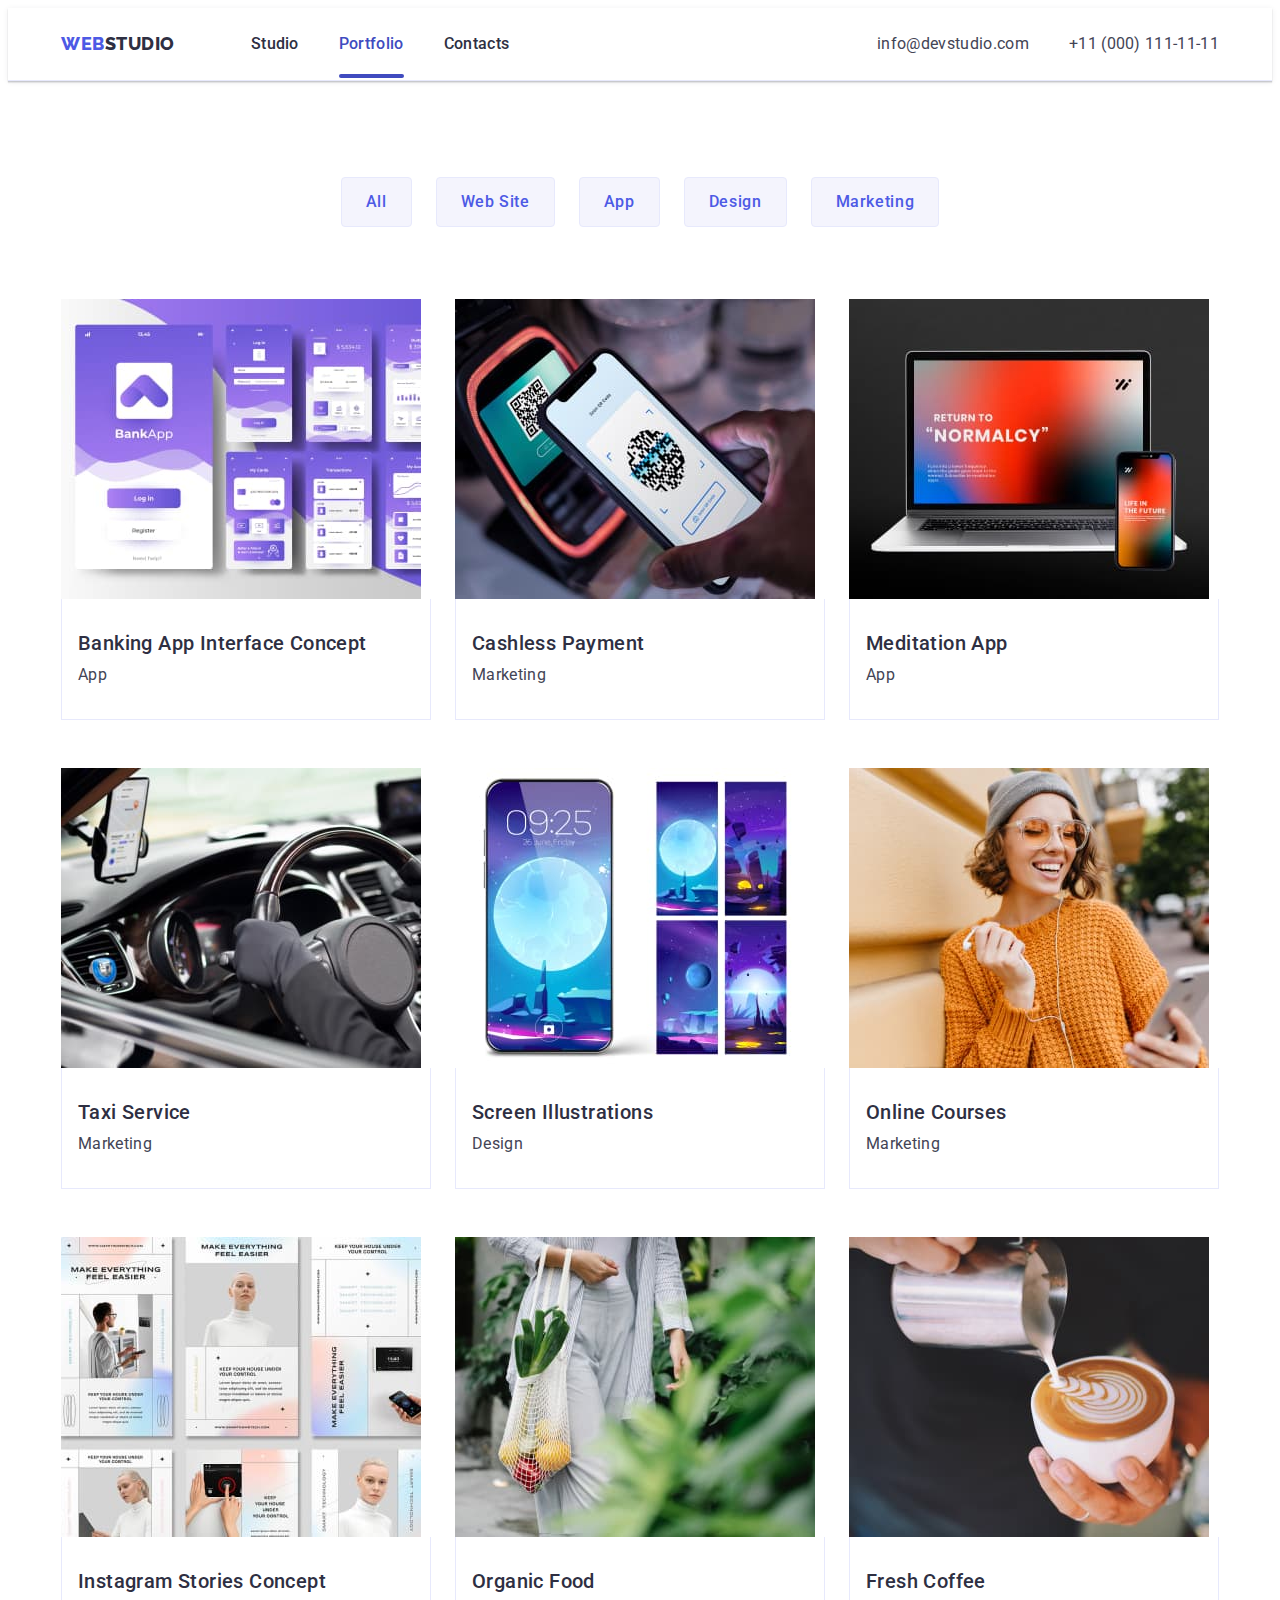
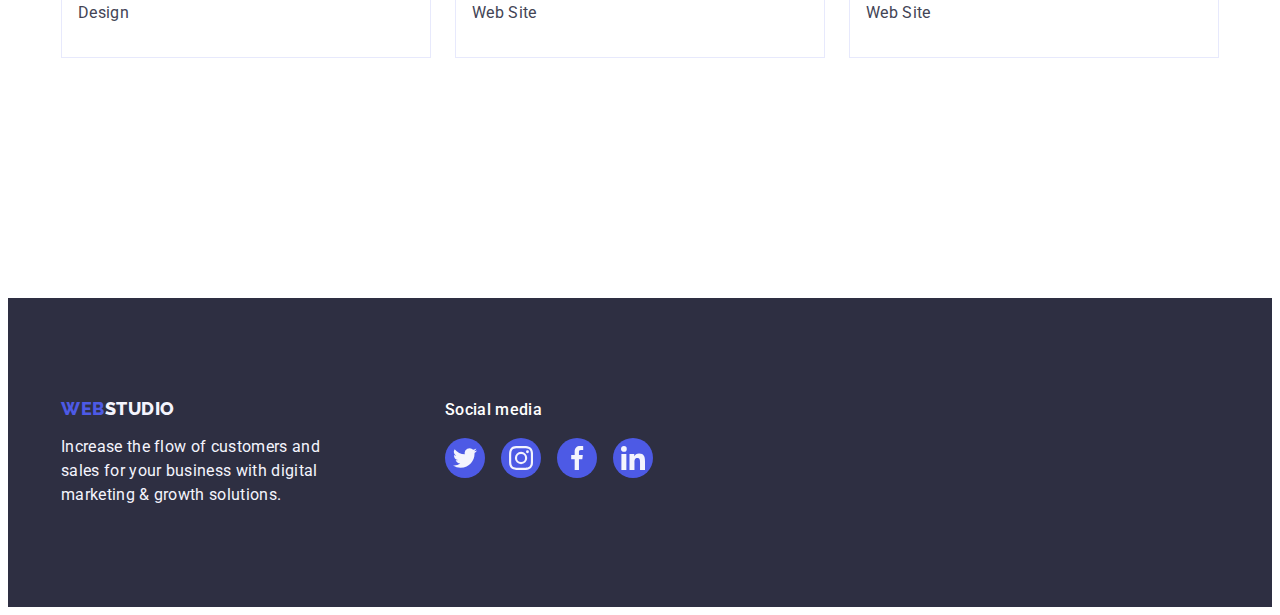
==== portfolio.html @ 87691233 "Sum17.06" ====
<!DOCTYPE html>
<html lang="en">
  <head>
    <meta charset="utf-8" />
    <meta name="description" content="Five home work HTML" />
    <title>goit-markup-hw-02</title>
    <link rel="preconnect" href="https://fonts.googleapis.com" />
    <link rel="preconnect" href="https://fonts.gstatic.com" crossorigin />
    <link
      href="https://fonts.googleapis.com/css2?family=Raleway:wght@800&family=Roboto:wght@400;500;700;900&display=swap"
      rel="stylesheet"
    />
    <link
      rel="stylesheet"
      href="https://cdnjs.cloudflare.com/ajax/libs/modern-normalize/2.0.0/modern-normalize.min.css"
      integrity="sha512-4xo8blKMVCiXpTaLzQSLSw3KFOVPWhm/TRtuPVc4WG6kUgjH6J03IBuG7JZPkcWMxJ5huwaBpOpnwYElP/m6wg=="
      crossorigin="anonymous"
      referrerpolicy="no-referrer"
    />
    <link rel="stylesheet" href="./css/style.css" />
  </head>

  <body>
    <header class="container-header">
      <div class="container container-in-header">
        <nav class="header-nav">
          <a class="logo link" href="./index.html"
            >Web<span class="logo-accent">Studio</span></a
          >

          <ul class="header-nav-list list">
            <li>
              <a class="header-link link" href="./index.html">Studio</a>
            </li>
            <li>
              <a class="header-link link current" href="./portfolio.html"
                >Portfolio</a
              >
            </li>
            <li>
              <a class="header-link link" href="">Contacts</a>
            </li>
          </ul>
        </nav>

        <address class="address">
          <ul class="address-list list">
            <li>
              <a class="header-contakt link" href="mailto:info@devstudio.com"
                >info@devstudio.com</a
              >
            </li>
            <li>
              <a class="header-contakt link" href="tel:+110001111111"
                >+11 (000) 111-11-11</a
              >
            </li>
          </ul>
        </address>
      </div>
    </header>

    <main>
      <section class="portfolio">
        <div class="container">
          <h1 class="visually-hidden">Withaut Title 2</h1>
          <ul class="list list-portfolio-nav">
            <li>
              <button class="portfolio-button" type="button">All</button>
            </li>
            <li>
              <button class="portfolio-button" type="button">Web Site</button>
            </li>
            <li>
              <button class="portfolio-button" type="button">App</button>
            </li>
            <li>
              <button class="portfolio-button" type="button">Design</button>
            </li>
            <li>
              <button class="portfolio-button" type="button">Marketing</button>
            </li>
          </ul>

          <ul class="list portfolio-list-do">
            <li class="portfolio-list-modul">
              <a class="link" href="">
                <div class="portfolio-cover">
                  <img
                    src="./images/img1_2.jpg"
                    width="360"
                    alt="Banking App"
                  />
                  <!-- <div class="portfolio-cover-blok"> -->
                  <p class="portfolio-cover-text">
                    14 Stylish and User-Friendly App Design Concepts · Task
                    Manager App · Calorie Tracker App · Exotic Fruit Ecommerce
                    App · Cloud Storage App
                  </p>
                  <!-- </div> -->
                </div>
                <div class="portfolio-text-do">
                  <h2 class="paragraf-titel">Banking App Interface Concept</h2>
                  <p class="paragraf-text">App</p>
                </div>
              </a>
            </li>

            <li class="portfolio-list-modul">
              <a class="link" href="">
                <div class="portfolio-cover">
                  <img
                    src="./images/img2_2.jpg"
                    width="360"
                    alt="Telefoun Payment"
                  />
                  <!-- <div class="portfolio-cover-blok"> -->
                  <p class="portfolio-cover-text">
                    14 Stylish and User-Friendly App Design Concepts · Task
                    Manager App · Calorie Tracker App · Exotic Fruit Ecommerce
                    App · Cloud Storage App
                  </p>
                  <!-- </div> -->
                </div>
                <div class="portfolio-text-do">
                  <h2 class="paragraf-titel">Cashless Payment</h2>
                  <p class="paragraf-text">Marketing</p>
                </div>
              </a>
            </li>

            <li class="portfolio-list-modul">
              <a class="link" href="">
                <div class="portfolio-cover">
                  <img
                    src="./images/img3_2.jpg"
                    width="360"
                    alt="Notebook and Telefoun"
                  />
                  <!-- <div class="portfolio-cover-blok"> -->
                  <p class="portfolio-cover-text">
                    14 Stylish and User-Friendly App Design Concepts · Task
                    Manager App · Calorie Tracker App · Exotic Fruit Ecommerce
                    App · Cloud Storage App
                  </p>
                </div>
                <!-- </div> -->
                <div class="portfolio-text-do">
                  <h2 class="paragraf-titel">Meditation App</h2>
                  <p class="paragraf-text">App</p>
                </div>
              </a>
            </li>

            <li class="portfolio-list-modul">
              <a class="link" href="">
                <div class="portfolio-cover">
                  <img
                    src="./images/img4_2.jpg"
                    width="360"
                    alt="Telefoun in a Car"
                  />
                  <!-- <div class="portfolio-cover-blok"> -->
                  <p class="portfolio-cover-text">
                    14 Stylish and User-Friendly App Design Concepts · Task
                    Manager App · Calorie Tracker App · Exotic Fruit Ecommerce
                    App · Cloud Storage App
                  </p>
                  <!-- </div> -->
                </div>
                <div class="portfolio-text-do">
                  <h2 class="paragraf-titel">Taxi Service</h2>
                  <p class="paragraf-text">Marketing</p>
                </div>
              </a>
            </li>

            <li class="portfolio-list-modul">
              <a class="link" href="">
                <div class="portfolio-cover">
                  <img
                    src="./images/img5_2.jpg"
                    width="360"
                    alt="Illustrations on Telefoun"
                  />
                  <!-- <div class="portfolio-cover-blok"> -->
                  <p class="portfolio-cover-text">
                    14 Stylish and User-Friendly App Design Concepts · Task
                    Manager App · Calorie Tracker App · Exotic Fruit Ecommerce
                    App · Cloud Storage App
                  </p>
                  <!-- </div> -->
                </div>
                <div class="portfolio-text-do">
                  <h2 class="paragraf-titel">Screen Illustrations</h2>
                  <p class="paragraf-text">Design</p>
                </div>
              </a>
            </li>

            <li class="portfolio-list-modul">
              <a class="link" href="">
                <div class="portfolio-cover">
                  <img
                    src="./images/img6_2.jpg"
                    width="360"
                    alt="Girl's Foto"
                  />
                  <!-- <div class="portfolio-cover-blok"> -->
                  <p class="portfolio-cover-text">
                    14 Stylish and User-Friendly App Design Concepts · Task
                    Manager App · Calorie Tracker App · Exotic Fruit Ecommerce
                    App · Cloud Storage App
                  </p>
                  <!-- </div> -->
                </div>
                <div class="portfolio-text-do">
                  <h2 class="paragraf-titel">Online Courses</h2>
                  <p class="paragraf-text">Marketing</p>
                </div>
              </a>
            </li>

            <li class="portfolio-list-modul">
              <a class="link" href="">
                <div class="portfolio-cover">
                  <img
                    src="./images/img7_2.jpg"
                    width="360"
                    alt="Instagram's Posts"
                  />
                  <!-- <div class="portfolio-cover-blok"> -->
                  <p class="portfolio-cover-text">
                    14 Stylish and User-Friendly App Design Concepts · Task
                    Manager App · Calorie Tracker App · Exotic Fruit Ecommerce
                    App · Cloud Storage App
                  </p>
                  <!-- </div> -->
                </div>
                <div class="portfolio-text-do">
                  <h2 class="paragraf-titel">Instagram Stories Concept</h2>
                  <p class="paragraf-text">Design</p>
                </div>
              </a>
            </li>

            <li class="portfolio-list-modul">
              <a class="link" href="">
                <div class="portfolio-cover">
                  <img
                    src="./images/img8_2.jpg"
                    width="360"
                    alt="Bag with Food"
                  />
                  <!-- <div class="portfolio-cover-blok"> -->
                  <p class="portfolio-cover-text">
                    14 Stylish and User-Friendly App Design Concepts · Task
                    Manager App · Calorie Tracker App · Exotic Fruit Ecommerce
                    App · Cloud Storage App
                  </p>
                  <!-- </div> -->
                </div>
                <div class="portfolio-text-do">
                  <h2 class="paragraf-titel">Organic Food</h2>
                  <p class="paragraf-text">Web Site</p>
                </div>
              </a>
            </li>

            <li class="portfolio-list-modul">
              <a class="link" href="">
                <div class="portfolio-cover">
                  <img
                    src="./images/img9_2.jpg"
                    width="360"
                    alt="Cup of Cappuchino"
                  />
                  <!-- <div class="portfolio-cover-blok"> -->
                  <p class="portfolio-cover-text">
                    14 Stylish and User-Friendly App Design Concepts · Task
                    Manager App · Calorie Tracker App · Exotic Fruit Ecommerce
                    App · Cloud Storage App
                  </p>
                  <!-- </div> -->
                </div>
                <div class="portfolio-text-do">
                  <h2 class="paragraf-titel">Fresh Coffee</h2>
                  <p class="paragraf-text">Web Site</p>
                </div>
              </a>
            </li>
          </ul>
        </div>
      </section>
    </main>

    <footer class="footer">
      <div class="container container-footer">
        <div class="container-footer-logo">
          <a class="logo link footer-logo" href="./index.html"
            >Web<span class="logo-accent-white">Studio</span></a
          >
          <p class="paragraf-text-white">
            Increase the flow of customers and sales for your business with
            digital marketing & growth solutions.
          </p>
        </div>

        <!--Section Soc Links-->
        <div class="soc-link-blok">
          <p class="soc-link-titel">Social media</p>
          <ul class="soc-link-list">
            <li class="soc-link-label">
              <a class="link soc-link" href="">
                <svg class="soc-logo-pic" width="24" height="24">
                  <use href="./images/icons.svg#icon-twitter"></use>
                </svg>
              </a>
            </li>
            <li class="soc-link-label">
              <a class="link soc-link" href="">
                <svg class="soc-logo-pic" width="24" height="24">
                  <use href="./images/icons.svg#icon-instagram"></use>
                </svg>
              </a>
            </li>
            <li class="soc-link-label">
              <a class="link soc-link" href="">
                <svg class="soc-logo-pic" width="24" height="24">
                  <use href="./images/icons.svg#icon-facebook"></use>
                </svg>
              </a>
            </li>
            <li class="soc-link-label">
              <a class="link soc-link" href="">
                <svg class="soc-logo-pic" width="24" height="24">
                  <use href="./images/icons.svg#icon-linkedin"></use>
                </svg>
              </a>
            </li>
          </ul>
        </div>
      </div>
    </footer>
  </body>
</html>
---- css/style.css ----
:root {
  --primary-brand-color: #4d5ae5;
  --pressed-state-color: #404bbf;
  --dark-color: #2e2f42;
  --success-color: #31d0aa;
  --text-color: #434455;
  --subtle-text: #8e8f99;
  --accent-color: #e7e9fc;
  --light_color: #f4f4fd;
  --modal-overlay-color: #2e2f42;
  --hero-background-color: #2e2f42;
  --modal-background-color: #fcfcfc;
  --white-background-color: #ffffff;
  --transicion: 250ms cubic-bezier(0.4, 0, 0.2, 1);
}

.link {
  text-decoration: none;
}

.list {
  list-style: none;
  padding: 0;
  margin: 0;
}

p,
h1,
h2,
h3,
h4,
h5,
h6 {
  margin-top: 0;
  margin-bottom: 0;
}

ul {
  list-style: none;
  padding: 0;
  margin: 0;
}

body {
  font-family: "Roboto", sans-serif;
  color: var(--text-color);
  background: var(--white-background-color);
  list-style-type: none;
  text-decoration: none;
}

img,
svg {
  display: block;
  max-width: 100%;
}

/**-------------HEADER--------------**/

.container-header {
  display: flex;
  justify-content: space-between;
  border-bottom: 1px solid #e7e9fc;
  /* для визначення тіні для елемента */
  box-shadow: 0px 2px 1px rgba(46, 47, 66, 0.08),
    0px 1px 1px rgba(46, 47, 66, 0.16), 0px 1px 6px rgba(46, 47, 66, 0.08);
}

.container-in-header {
  display: flex;
  flex-wrap: wrap;
  justify-content: space-between;
}

.container {
  width: 100%;
  max-width: 1158px;
  margin: 0 auto;
  padding-right: 15px;
  padding-left: 15px;
  /* outline: 2px solid red; */
}

.header-nav {
  display: flex;
  align-items: center;
}

.logo {
  margin-right: 76px;
}

.header-nav-list {
  display: flex;
  gap: 40px;
  /*margin-left: 76px;*/
}

.header-link.current {
  color: #404bbf;
}

.current {
  position: relative;
  /* "У першому пункті меню у посилання в класі заданий стиль color: #404BBF; для визначення кольору тексту" */
}

.current::after {
  content: "";
  position: absolute;
  left: 0;
  bottom: -1px;
  width: 100%;
  height: 4px;
  border-radius: 2px;
  /* колір вказав тут */
  background-color: var(--pressed-state-color);
}

.address-list {
  display: flex;
  align-items: center;
  gap: 40px;
  padding-top: 24px;
  padding-bottom: 24px;
}

/**-------------IndexSection1--------------**/

.hero-titel {
  max-width: 496px;
}

.container-hero {
  display: flex;
  flex-direction: column;
  align-items: center;
  gap: 48px;
}

.hero-section {
  display: flex;
  padding: 188px 0;
}

.hero-button {
  min-width: 169px;
}

/**-------------IndexSection2--------------**/

.withauttlt-blok {
  background-color: var(--light_color);
  border-radius: 4px;
  padding: 24px;
  max-width: 264px;
  margin-bottom: 8px;
  display: flex;
  align-items: center;
  justify-content: center;
}

.withauttlt-pic {
}

.section-withauttlt {
  padding: 120px 0;
}

.container-withauttlt {
  display: flex;
  gap: 24px;
}

.list-withauttlt {
  width: calc((100% - 24px * 3) / 4);
}

.titel-withauttlt {
  margin-bottom: 8px;
}

/*!-приховує заголовок лише візуально на сторінці так, щоб заголовок не займав місце у потоці) Але вин залишається "видимим" для пошукових систем та скрінрідерів-*/
.visually-hidden {
  position: absolute;
  width: 1px;
  height: 1px;
  margin: -1px;
  border: 0;
  padding: 0;
  white-space: nowrap;
  clip-path: inset(100%);
  clip: rect(0 0 0 0);
  overflow: hidden;
}

/**-------------IndexSection3--------------**/

.container-doing {
  padding-bottom: 120px;
}

.section-titel {
  margin-bottom: 72px;
}

.foto-doing {
  display: flex;
  gap: 24px;
  /*margin-top: 72px;*/
}

.foto-doing-list {
  flex-basis: calc((100% - 3 * 16px) / 3);
}

/**-------------IndexSection4--------------**/

.section-for {
  padding: 120px 0;
}

.titel-team {
  margin-bottom: 72px;
}

.list-comand {
  display: flex;
  justify-content: center;
  flex-wrap: wrap;
  /*margin-top: 72px;*/
  gap: 24px;
}

.list-section-for {
  display: flex;
  flex-direction: column;
  /*align-items: center;*/
  gap: 8px;
  width: calc((100% - 3 * 24px) / 4);
  border-radius: 0px 0px 4px 4px;
  box-shadow: 0px 1px 6px rgba(46, 47, 66, 0.08),
    0px 1px 1px rgba(46, 47, 66, 0.16), 0px 2px 1px rgba(46, 47, 66, 0.08);
}

.member-info {
  padding: 32px 0;
}

.member-info-titel {
  text-align: center;
}

.paragraf-titel {
  margin-bottom: 8px;
}

.member-info-text {
  text-align: center;
  margin-bottom: 8px;
}

/**-------------IndexSectionFooter--------------**/

.footer {
  padding: 100px 0;
}

.footer-logo {
  display: inline-block;
  margin-bottom: 16px;
}

.paragraf-text-white {
  max-width: 264px;
}

/*!-------------PortfolioNav--------------**/

.portfolio {
  padding: 96px 0 120px 0;
}

.list-portfolio-nav {
  display: flex;
  justify-content: center;
  gap: 24px;
  margin-bottom: 72px;
}

.portfolio-button {
  padding: 12px 24px;
}

/*!-------------PortfolijListDo--------------**/
.portfolio-list-do {
  display: flex;
  justify-content: center;
  flex-wrap: wrap;
  column-gap: 24px;
  row-gap: 48px;
  /*gap: 48px 24px;*/
  padding-bottom: 120px;
}

.portfolio-list-modul .link {
  display: block;
  transition: border var(--transicion);
  transition: box-shadow var(--transicion);
}

.portfolio-list-modul {
  /*width: calc((100%-24px * 2) / 3);*/
  /*width: 360px;*/
  display: block;
  /* background-color: red; */
  width: calc((100% - 48px) / 3);

  /* position: relative; */
}

.portfolio-list-modul .link:hover,
.portfolio-list-modul .link:focus {
  border: 1px solid #f4f4fd;
  box-shadow: 0px 1px 6px rgba(46, 47, 66, 0.08),
    0px 1px 1px rgba(46, 47, 66, 0.16), 0px 2px 1px rgba(46, 47, 66, 0.08);
}

/* Ковер Блок */

.portfolio-list-modul .link:hover .portfolio-cover-text,
.portfolio-list-modul .link:focus .portfolio-cover-text {
  transform: translateY(0);
}

.portfolio-cover {
  display: block;
  position: relative;
  /* приховаемо зайве! */
  overflow: hidden;
}

.portfolio-cover-blok {
}

.portfolio-cover-text {
  display: block;
  font-weight: 400;
  font-size: 16px;
  line-height: 1.5;
  letter-spacing: 0.02em;
  color: var(--light_color);
  /* repit */
  background-color: var(--primary-brand-color);
  padding: 40px 32px;
  position: absolute;
  top: 0;
  left: 0;
  height: 100%;
  /* опустимо вниз на 100%! */
  transform: translateY(100%);
  /* зробимо анимацію! */
  transition: transform var(--transicion);
}

.portfolio-text-do {
  border: 1px solid #e7e9fc;
  border-top: none;
  padding: 32px 16px;
}

.paragraf-titel {
  margin-bottom: 8px;
}

.logo {
  font-family: "Raleway", sans-serif;
  font-weight: 800;
  font-size: 18px;
  line-height: 1.17;
  letter-spacing: 0.03em;
  text-transform: uppercase;
  text-decoration: none;
  color: var(--primary-brand-color);
}

.logo-accent {
  color: var(--dark-color);
}

.header-link {
  /* color: #404bbf; для визначення кольору тексту */
  /* color: var(--pressed-state-color); */
  /* color: #404bbf; */
}

.header-link {
  font-weight: 500;
  font-size: 16px;
  line-height: 1.5;
  letter-spacing: 0.02em;
  color: var(--dark-color);
  padding: 24px 0;
  flex-wrap: wrap;
  transition: color var(--transicion);
}

.header-link:hover,
.header-link:focus {
  /* color: var(--pressed-state-color); */
  color: #404bbf;
}

.address {
  font-style: normal;
}

.header-contakt {
  font-weight: 400;
  font-size: 16px;
  line-height: 1.5;
  letter-spacing: 0.02em;
  color: var(--text-color);
  /* color: #404bbf; для визначення кольору тексту */
  /* color: var(--pressed-state-color); */
  transition: color var(--transicion);
}

.header-contakt:hover,
.header-contakt:focus {
  color: var(--pressed-state-color);
}

.hero-section {
  background: var(--hero-background-color);
  background-image: linear-gradient(
      rgba(46, 47, 66, 0.7),
      rgba(46, 47, 66, 0.7)
    ),
    url(../images/people_office.jpg);
  background-repeat: no-repeat;
  max-width: 1440px;
  margin: 0 auto;
  /* background-position: center; для вирівнювання фонового зображення відносно його власної ширини та висоти */
  background-position: center;
  /* background-size: cover; для позиціонування зображення на всю площу фону елемента */
  background-size: cover;
  /* text-align: center; */
}

.hero-titel {
  font-weight: 700;
  font-size: 56px;
  line-height: 1.07;
  letter-spacing: 0.02em;
  text-align: center;
  color: var(--white-background-color);
}

.hero-button {
  font-family: "Roboto", sans-serif;
  background-color: var(--primary-brand-color);
  font-weight: 500;
  font-size: 16px;
  line-height: 1.5;
  letter-spacing: 0.04em;
  color: var(--white-background-color);
  cursor: pointer;
  border-radius: 4px;
  border: none;
  padding: 16px 32px;
  transition: background-color 250ms cubic-bezier(0.4, 0, 0.2, 1);
  /* transition: boxbox-shadow var(--transicion); */
}

.hero-button:hover,
.hero-button:focus {
  background-color: var(--pressed-state-color);
  /* box-shadow: 0px 4px 4px rgba(0, 0, 0, 0.15); */
}

.section-titel {
  font-weight: 700;
  font-size: 36px;
  line-height: 1.11;
  letter-spacing: 0.02em;
  text-transform: capitalize;
  text-align: center;
  color: var(--dark-color);
}

.paragraf-text {
  font-weight: 400;
  font-size: 16px;
  line-height: 1.5;
  letter-spacing: 0.02em;
  color: var(--text-color);
}

.paragraf-titel {
  font-weight: 500;
  font-size: 20px;
  line-height: 1.2;
  letter-spacing: 0.02em;
  color: var(--dark-color);
}

.section-for {
  background-color: var(--light_color);
}

.list-section-for {
  background-color: var(--white-background-color);
}

.footer {
  background-color: var(--hero-background-color);
}

.paragraf-text-white {
  font-weight: 400;
  font-size: 16px;
  line-height: 1.5;
  letter-spacing: 0.02em;
  color: var(--light_color);
}

.logo-accent-white {
  color: var(--light_color);
}

.portfolio-button {
  font-family: "Roboto", sans-serif;
  background-color: var(--light_color);
  font-weight: 500;
  font-size: 16px;
  line-height: 24px;
  letter-spacing: 0.04em;
  cursor: pointer;
  color: var(--primary-brand-color);
  border: 1px solid #e7e9fc;
  border-radius: 4px;
  transition: background-color var(--transicion), color var(--transicion),
    border-color var(--transicion), box-shadow var(--transicion);
}

.portfolio-button:hover,
.portfolio-button:focus {
  background-color: var(--pressed-state-color);
  color: var(--white-background-color);
  border-color: var(--pressed-state-color);
  box-shadow: 0px 3px 1px rgba(0, 0, 0, 0.1), 0px 2px 1px rgba(0, 0, 0, 0.08),
    0px 2px 2px rgba(0, 0, 0, 0.12);
}

/**-------------IndexSection5--------------**/

.section-five {
  display: flex;
  padding: 120px 0;
}
.container {
}
.container-customers {
  margin-bottom: 72px;
}
.section-titel {
}
.titel-customers {
}
.list {
}
.customers-list {
  display: flex;
  justify-content: center;
  flex-wrap: wrap;
  gap: 24px;
}
.cust-blok-links {
  display: flex;
}
.link {
}
.customers-link {
  display: flex;
  justify-content: center;
  align-items: center;
  width: 168px;
  height: 88px;
  padding: 16px 32px;
  color: var(--subtle-text);
  border: 1px solid var(--subtle-text);
  border-radius: 4px;
  transition: border-color var(--transicion), color var(--transicion);
}
.customers-logo {
  /* fill: currentColor; */
  transition: fill var(--transicion);
}

.customers-link:hover,
.customers-link:focus {
  border-color: var(--pressed-state-color);
  /* При фокусі на посилання, в класі заданий стиль color: #404bbf; для зміни кольору фону при кліку на посилання */
  color: var(--pressed-state-color);
}

.customers-link:hover .customers-logo,
.customers-link:focus .customers-logo {
  /* fill: var(--pressed-state-color); */
}

/*!--Section Soc Links-- */

.container-footer {
  display: flex;
  /* align-items: flex-start; */
  /* align-items: baseline, що встановлює вирівнювання елементів у поперечному напрямку вздовж головної осі контейнера відносно базової лінії тексту першого рядка кожного елемента */
  align-items: baseline;
  /* gap: 120px; */
}

.container-footer-logo {
  margin-right: 120px;
}

.soc-link-blok {
}
.soc-link-titel {
  color: var(--white-background-color);
  margin-bottom: 16px;
  font-weight: 500;
  font-size: 16px;
  line-height: 1.5;
  letter-spacing: 0.02em;
}
.soc-link-list {
  display: flex;
  gap: 16px;
}
.soc-link-label {
}
.link {
}
.soc-link {
  display: flex;
  flex-wrap: wrap;
  width: 40px;
  height: 40px;
  background-color: var(--primary-brand-color);
  border-radius: 50%;
  justify-content: center;
  align-items: center;
  transition: background-color var(--transicion);
}

.soc-link:hover,
.soc-link:focus {
  background-color: var(--success-color);
}

.soc-logo-pic {
  fill: var(--light_color);
}

.soc-link-label {
  justify-content: center;
}

/* Вмістили в контейнері */

.soc-link-list {
  display: flex;
  flex-wrap: wrap;
}

.list-section-for .soc-link-list {
  justify-content: center;
}

.soc-link.team:hover,
.soc-link.team:focus {
  background-color: var(--pressed-state-color);
}

.member-info .soc-link-list {
  gap: 24px;
  /* flex-wrap: wrap; */
}

.backdrop {
  position: fixed;
  top: 0;
  z-index: 200;
  width: 100%;
  height: 100%;
  background: rgba(46, 47, 66, 0.4);
  transition: visibility var(--transicion), opacity var(--transicion);
}

.modal {
  /* поставимо по центру */
  position: absolute;
  top: 50%;
  left: 50%;
  transform: translate(-50%, -50%) scaleY(1);
  transition: transform var(--transicion);
  padding: 72px 24px 24px;
  width: 408px;
  min-height: 584px;
  background: var(--modal-background-color);
  box-shadow: 0px 1px 1px rgba(0, 0, 0, 0.14), 0px 1px 3px rgba(0, 0, 0, 0.12),
    0px 2px 1px rgba(0, 0, 0, 0.2);
  border-radius: 4px;
}

.modal-close-lebel {
  fill: var(--dark-color);
  transition: fill var(--transicion);
}

.modal-close:hover .modal-close-lebel,
.modal-close:focus .modal-close-lebel {
  fill: var(--white-background-color);
}

.backdrop.is-hidden .modal {
  transform: translate(-50%, -50%) scaleY(0);
  /* transition: fill var(--transicion); */
}

.modal-close {
  display: flex;
  padding: 0;
  justify-content: center;
  align-items: center;
  width: 24px;
  height: 24px;
  position: absolute;
  top: 24px;
  right: 24px;
  border-radius: 50%;
  background-color: var(--accent-color);
  border: 1px solid rgba(0, 0, 0, 0.1);
  cursor: pointer;
  transition: background-color var(--transicion), border var(--transicion);
}

.modal-close:hover,
.modal-close:focus {
  background-color: var(--pressed-state-color);
  border: none;
}

.is-hidden {
  visibility: hidden;
  opacity: 0;
  pointer-events: none;
}

.modal-title {
  font-weight: 500;
  font-size: 16px;
  line-height: 1.5;
  letter-spacing: 0.02em;
  color: var(--dark-color);
  /* padding: 24px 0; */
  flex-wrap: wrap;
  text-align: center;
  margin-bottom: 16px;
}

.modal-fild {
  margin-bottom: 8px;
}

.modal-input {
  width: 100%;
  border: 1px solid rgba(46, 47, 66, 0.4);
  border-radius: 4px;
  height: 40px;
  background-color: transparent;
  padding-left: 38px;
  padding-right: 16px;
  color: var(--dark-color);
  /* прибрали рамку при заповненні поля */
  outline: transparent;
  transition: border-color var(--transicion);
}

.modal-input:focus {
  border-color: var(--primary-brand-color);
}

.modal-input:focus + .input-icon {
  fill: var(--pressed-state-color);
}

.modal-label {
  font-weight: 400;
  font-size: 12px;
  line-height: 1.17;
  letter-spacing: 0.04em;
  color: var(--subtle-text);
  margin-bottom: 4px;
  display: inline-block;
}

.input-wrap {
  position: relative;
}

.input-icon {
  fill: var(--modal-overlay-color);
  /* stroke: none; */
  position: absolute;
  left: 19px;
  top: 50%;
  transform: translateY(-50%);
  transition: fill var(--transicion);
}

.modal-textarea {
  width: 100%;
  border: 1px solid rgba(46, 47, 66, 0.4);
  border-radius: 4px;
  height: 120px;
  background-color: transparent;
  padding: 8px 16px;

  color: var(--dark-color);
  /* прибрали рамку при заповненні поля */
  outline: transparent;
  /* прибрати ползунок */
  resize: none;
  margin-bottom: 4px;
}

.modal-textarea::placeholder {
  font-weight: 400;
  font-size: 12px;
  line-height: 1.17;
  letter-spacing: 0.04em;
  color: rgba(46, 47, 66, 0.4);
}

.check-text {
  font-weight: 400;
  font-size: 12px;
  line-height: 1.17;
  letter-spacing: 0.04em;
  color: var(--subtle-text);
  display: flex;
  align-items: center;
  margin-bottom: 24px;
}

.check-text span {
  width: 16px;
  height: 16px;
  border: 1px solid rgba(46, 47, 66, 0.4);
  border-radius: 2px;
  /* display: block; */
  margin-right: 8px;
  display: flex;
  align-items: center;
  justify-content: center;
  fill: transparent;
}

.check-text a {
  color: var(--primary-brand-color);
  text-decoration: underline;
}

/* перевірка чи чекнутий чекбокс */
.input-check:checked + .check-text span {
  background-color: var(--pressed-state-color);
  border: none;
  fill: var(--light_color);
}

.modal-btn {
  display: flex;
  justify-content: center;
  align-items: center;
  width: 169px;
  height: 56px;
  background-color: var(--primary-brand-color);
  /* box-shadow: 0px 4px 4px rgba(0, 0, 0, 0.15); */
  border: none;
  border-radius: 4px;

  font-weight: 500;
  font-size: 16px;
  line-height: 1.5;
  letter-spacing: 0.04em;
  color: var(--white-background-color);
  margin: 0 auto;
  cursor: pointer;
  transition: background-color var(--transicion);
}

.modal-btn:is(:hover, :focus) {
  background-color: var(--pressed-state-color);
}
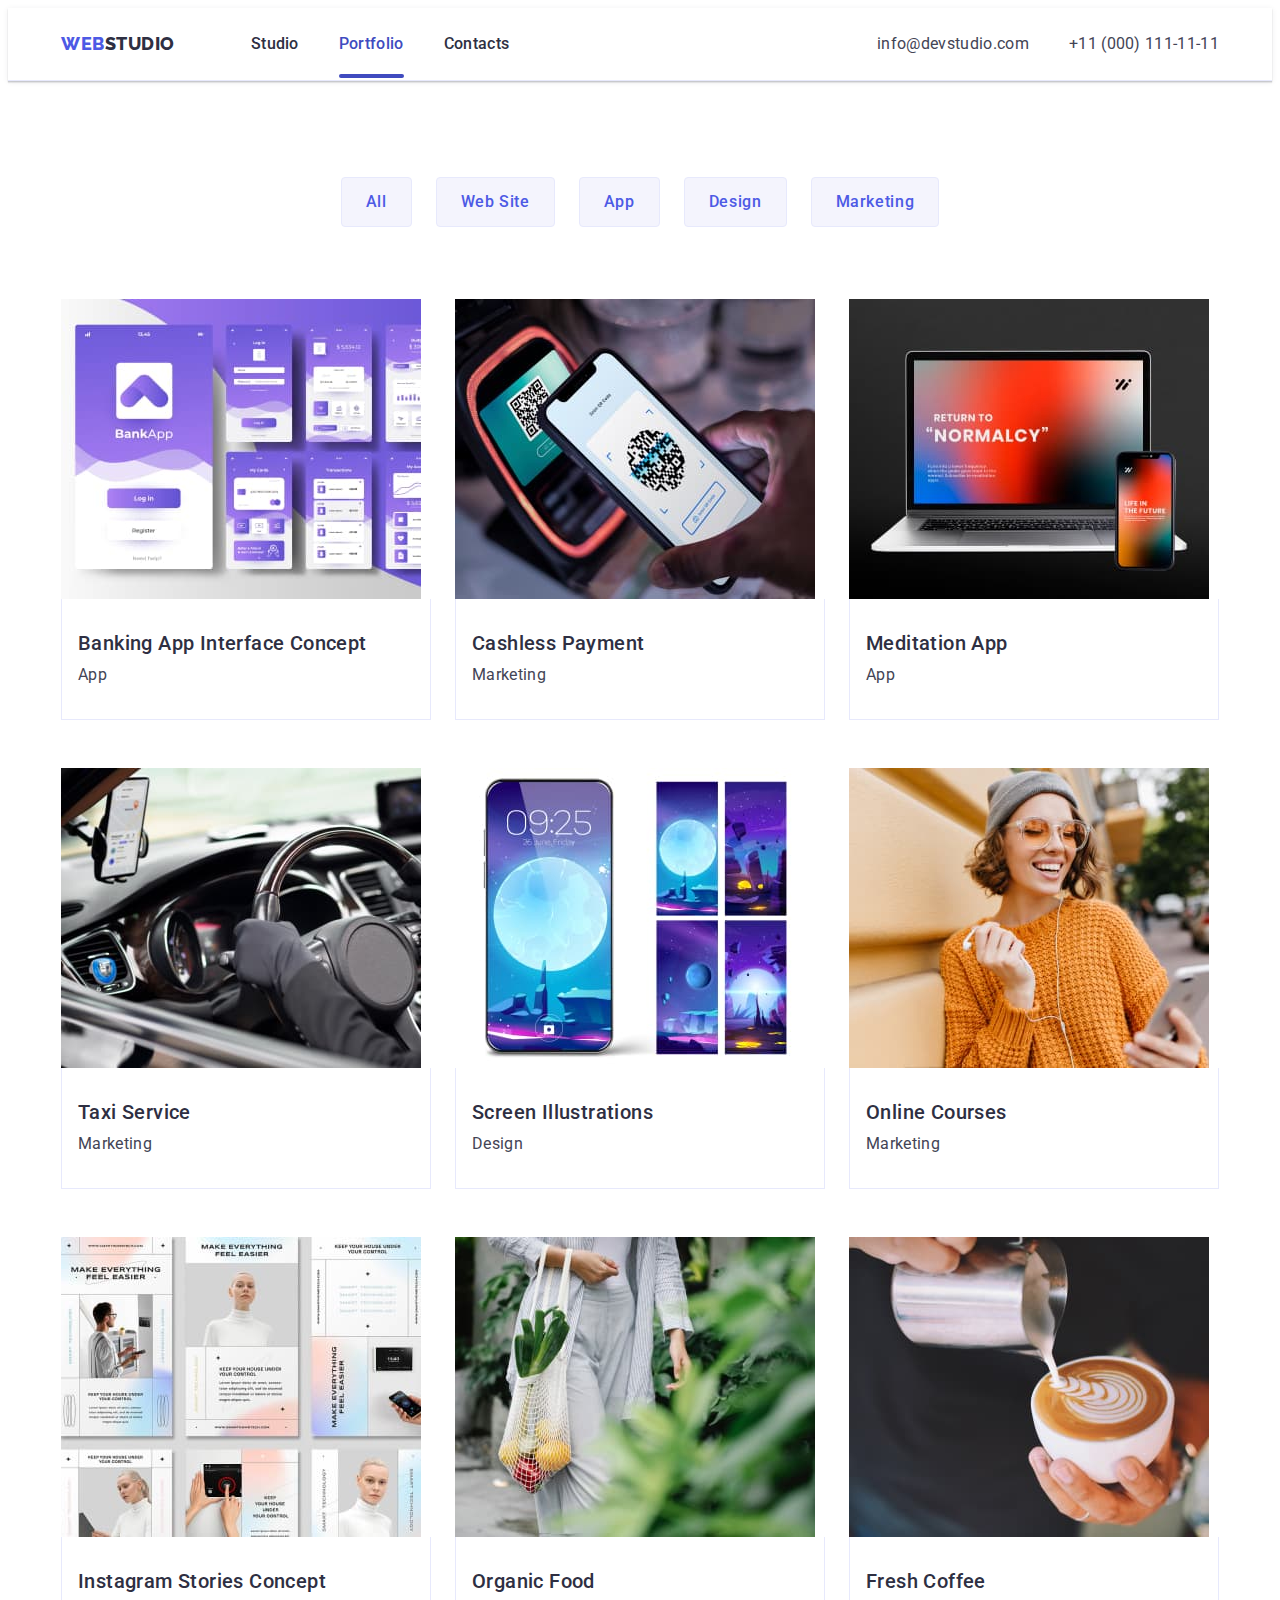
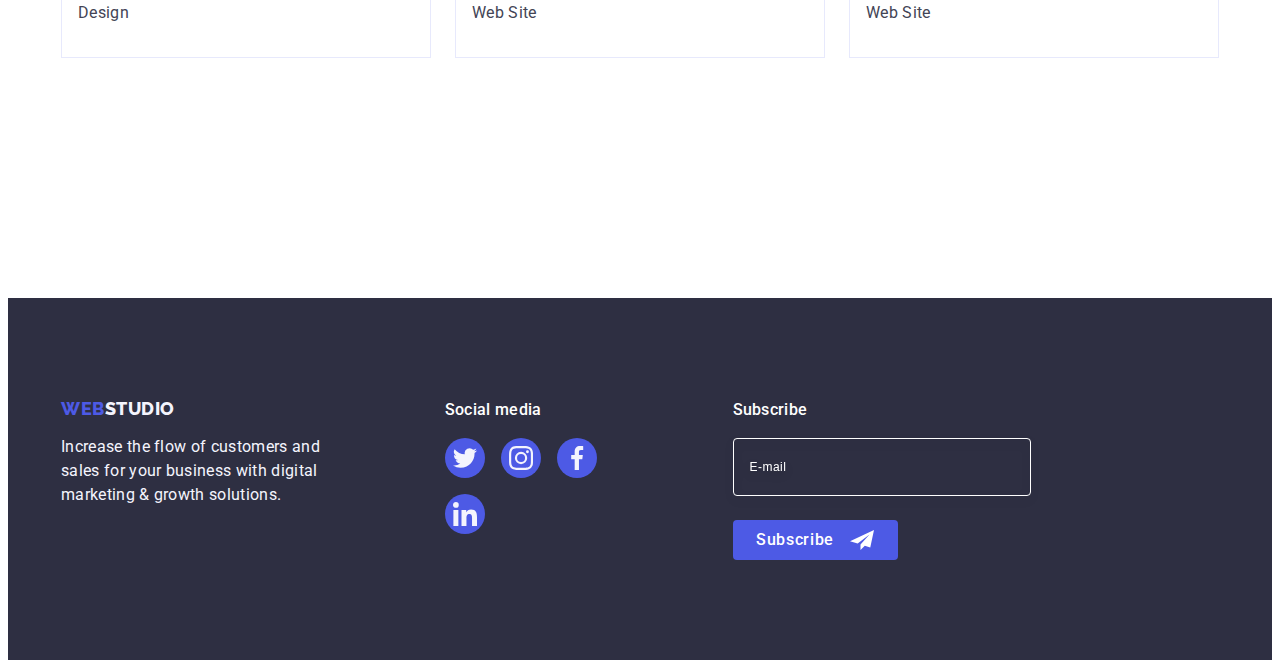
==== commit b7bf6e9d: "Sum18.06_8" ====
--- a/portfolio.html
+++ b/portfolio.html
@@ -340,6 +340,25 @@
             </li>
           </ul>
         </div>
+
+        <div class="footer-form-blok">
+          <p class="footer-form-label">Subscribe</p>
+          <form class="footer-form">
+            <label class="footer-email-label" aria-label="">
+              <input
+                type="email"
+                name="footer-email"
+                class="footer-input"
+                placeholder="E-mail"
+            /></label>
+            <button type="submit" class="footer-btn">
+              Subscribe
+              <svg class="icon-telega" width="24" height="24">
+                <use href="./images/icons.svg#icon-telega"></use>
+              </svg>
+            </button>
+          </form>
+        </div>
       </div>
     </footer>
   </body>
--- a/css/style.css
+++ b/css/style.css
@@ -625,6 +625,7 @@
 }
 
 .soc-link-blok {
+  margin-right: 80px;
 }
 .soc-link-titel {
   color: var(--white-background-color);
@@ -633,6 +634,7 @@
   font-size: 16px;
   line-height: 1.5;
   letter-spacing: 0.02em;
+  margin-right: 80px;
 }
 .soc-link-list {
   display: flex;
@@ -688,6 +690,85 @@
   /* flex-wrap: wrap; */
 }
 
+.footer-form {
+  display: flex;
+  gap: 24px;
+  flex-wrap: wrap;
+}
+
+.footer-form-label {
+  margin-bottom: 16px;
+  font-weight: 500;
+  font-size: 16px;
+  line-height: 1.5;
+  letter-spacing: 0.02em;
+  color: var(--white-background-color);
+}
+
+.footer-input {
+  width: 264px;
+  height: 40px;
+  padding: 8px 16px;
+  color: var(--white-background-color);
+  background-color: transparent;
+  border: 1px solid #ffffff;
+  font-size: 12px;
+  line-height: 1.5;
+  letter-spacing: 0.04em;
+
+  filter: drop-shadow(0px 4px 4px rgba(0, 0, 0, 0.15));
+  border-radius: 4px;
+  /* прибрали рамку при заповненні поля */
+  outline: transparent;
+  transition: border-color var(--transicion);
+}
+
+.footer-input:focus {
+  border-color: var(--primary-brand-color);
+}
+
+.footer-input::placeholder {
+  /* font-family: "Roboto"; */
+  /* font-style: normal; */
+  /* font-weight: 400; */
+  /* font-size: 12px; */
+  /* line-height: 2; */
+  color: var(--white-background-color);
+}
+
+.footer-btn {
+  display: flex;
+  /* padding: 8px 24px; */
+  /* gap: 16px; */
+  justify-content: center;
+  align-items: center;
+
+  min-width: 165px;
+  height: 40px;
+
+  font-family: "Roboto", sans-serif;
+  font-style: normal;
+  font-weight: 500;
+  font-size: 16px;
+  line-height: 1.5;
+  letter-spacing: 0.04em;
+  color: var(--white-background-color);
+  border: none;
+  background: var(--primary-brand-color);
+  border-radius: 4px;
+  cursor: pointer;
+  transition: background-color var(--transicion);
+}
+
+.footer-btn:is(:hover, :focus) {
+  background-color: var(--pressed-state-color);
+}
+
+.icon-telega {
+  margin-left: 16px;
+}
+
+/* Модалка */
 .backdrop {
   position: fixed;
   top: 0;
@@ -793,7 +874,7 @@
 }
 
 .modal-input:focus + .input-icon {
-  fill: var(--pressed-state-color);
+  fill: var(--primary-brand-color);
 }
 
 .modal-label {
@@ -803,7 +884,7 @@
   letter-spacing: 0.04em;
   color: var(--subtle-text);
   margin-bottom: 4px;
-  display: inline-block;
+  display: block;
 }
 
 .input-wrap {
@@ -814,7 +895,7 @@
   fill: var(--modal-overlay-color);
   /* stroke: none; */
   position: absolute;
-  left: 19px;
+  left: 16px;
   top: 50%;
   transform: translateY(-50%);
   transition: fill var(--transicion);
@@ -827,13 +908,26 @@
   height: 120px;
   background-color: transparent;
   padding: 8px 16px;
-
-  color: var(--dark-color);
+  font-size: 12px;
+  line-height: 1.17;
+  letter-spacing: 0.04em;
+  color: rgba(46, 47, 66, 0.4);
+
+  /* color: var(--dark-color); */
   /* прибрали рамку при заповненні поля */
   outline: transparent;
   /* прибрати ползунок */
   resize: none;
-  margin-bottom: 4px;
+  /* margin-bottom: 4px; */
+  transition: border-color var(--transicion);
+}
+
+.modal-textarea:focus {
+  border-color: var(--primary-brand-color);
+}
+
+.comment {
+  margin-bottom: 16px;
 }
 
 .modal-textarea::placeholder {
@@ -852,45 +946,51 @@
   color: var(--subtle-text);
   display: flex;
   align-items: center;
+  /* margin-bottom: 24px; */
+}
+
+.modal-fild.checkbox {
   margin-bottom: 24px;
 }
 
-.check-text span {
+.check-icon {
   width: 16px;
   height: 16px;
   border: 1px solid rgba(46, 47, 66, 0.4);
   border-radius: 2px;
-  /* display: block; */
   margin-right: 8px;
-  display: flex;
+  display: inline-flex;
   align-items: center;
   justify-content: center;
   fill: transparent;
-}
-
-.check-text a {
+  transition: background-color var(--transicion), border var(--transicion),
+    fill var(--transicion);
+}
+
+/* .check-text a */
+.chek-policy {
   color: var(--primary-brand-color);
   text-decoration: underline;
 }
 
-/* перевірка чи чекнутий чекбокс */
-.input-check:checked + .check-text span {
+/* перевірка чи чекнутий чекбокс  */
+.input-check:checked + .check-text .check-icon {
   background-color: var(--pressed-state-color);
   border: none;
   fill: var(--light_color);
 }
 
 .modal-btn {
-  display: flex;
+  display: block;
   justify-content: center;
   align-items: center;
-  width: 169px;
+  min-width: 169px;
   height: 56px;
   background-color: var(--primary-brand-color);
   /* box-shadow: 0px 4px 4px rgba(0, 0, 0, 0.15); */
   border: none;
   border-radius: 4px;
-
+  font-family: "Roboto", sans-serif;
   font-weight: 500;
   font-size: 16px;
   line-height: 1.5;
